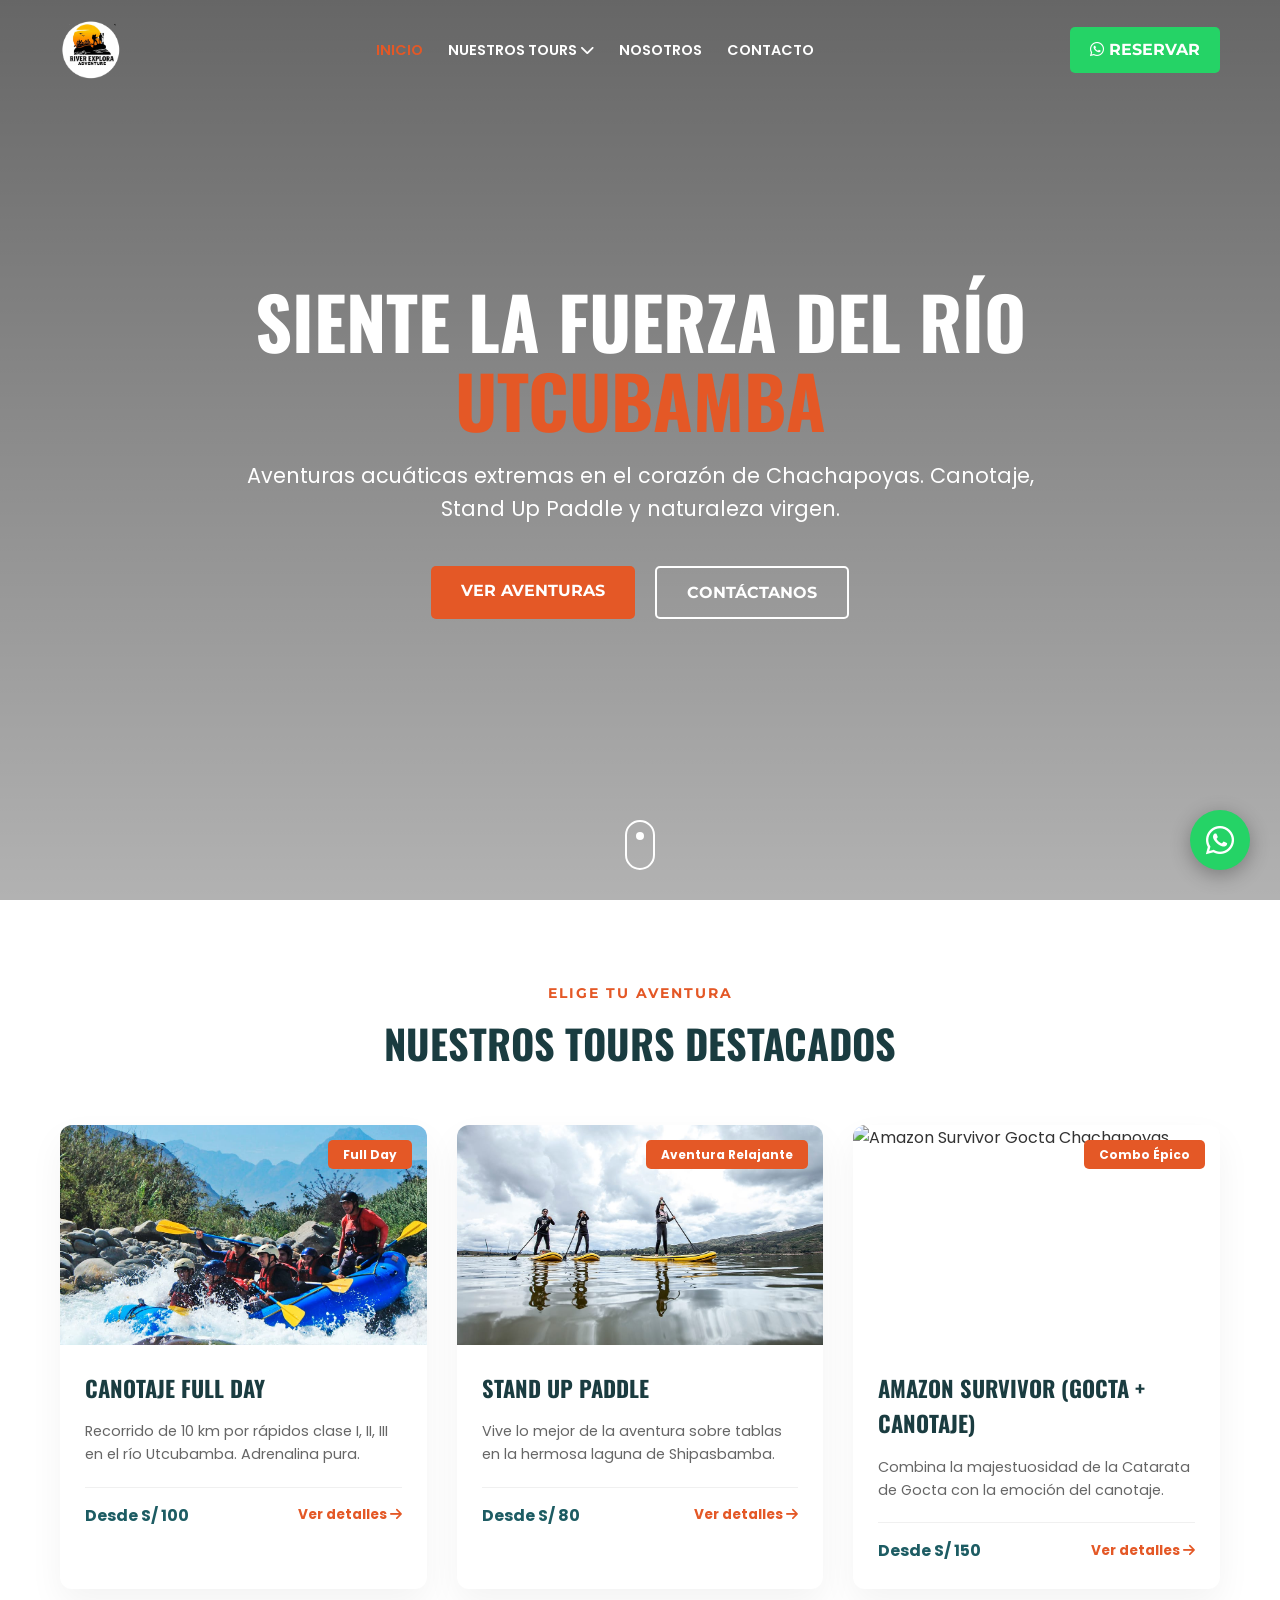
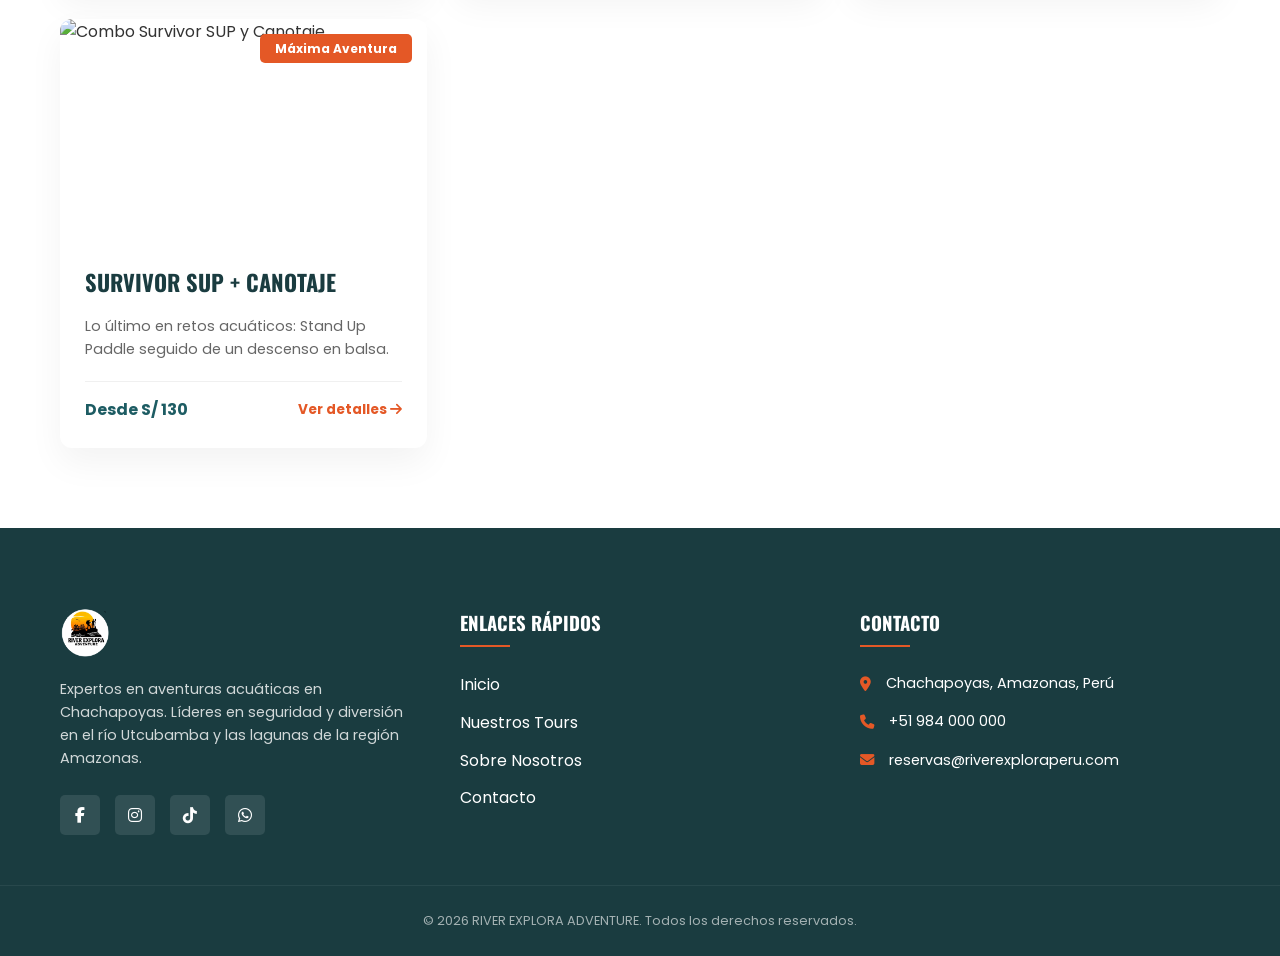
==== index.html @ 3f3bfeaf "Add files via upload" ====
<!DOCTYPE html>
<html lang="es">
<head>
    <meta charset="UTF-8">
    <meta name="viewport" content="width=device-width, initial-scale=1.0">
    <title>RIVER EXPLORA ADVENTURE</title>

    <meta name="description" content="Experimenta la mejor aventura acuática en Chachapoyas con RIVER EXPLORA ADVENTURE. Especialistas en Canotaje en el río Utcubamba y Stand Up Paddle. Tours para toda la familia y aventureros extremos.">
    <meta name="keywords" content="Canotaje Chachapoyas, Rafting Utcubamba, Stand Up Paddle Amazonas, Tours Aventura Chachapoyas, River Explora Adventure, Catarata de Gocta Canotaje">
    <link rel="canonical" href="https://riverexploraperu.com/">

    <meta property="og:title" content="RIVER EXPLORA ADVENTURE | Canotaje y SUP en Chachapoyas">
    <meta property="og:description" content="Aventuras extremas en el corazón de Chachapoyas. Siente la fuerza del río Utcubamba.">
    <meta property="og:image" content="https://riverexploraperu.com/assets/images/og-image.jpg">
    <meta property="og:url" content="https://riverexploraperu.com/">
    <meta property="og:type" content="website">

    <link rel="preconnect" href="https://fonts.googleapis.com">
    <link rel="preconnect" href="https://fonts.gstatic.com" crossorigin>
    <link href="https://fonts.googleapis.com/css2?family=Montserrat:wght@400;700&family=Oswald:wght@500;700&family=Poppins:wght@300;400;600&display=swap" rel="stylesheet">
    
    <!-- CSS -->
    <link rel="stylesheet" href="css/style.css">
    
    <!-- Font Awesome -->
    <link rel="stylesheet" href="https://cdnjs.cloudflare.com/ajax/libs/font-awesome/6.4.0/css/all.min.css">
</head>
<body>

    <!-- Header -->
    <header id="main-header">
        <div class="container header-container">
            <div class="logo">
                <a href="./">
                    <img src="assets/logo river.png" alt="RIVER EXPLORA ADVENTURE Logo" style="height: 60px;">
                </a>
            </div>

            <nav id="nav-menu">
                <ul>
                    <li><a href="./" class="active">Inicio</a></li>
                    <li class="has-dropdown">
                        <a href="#tours">Nuestros Tours <i class="fas fa-chevron-down"></i></a>
                        <ul class="dropdown">
                            <li><a href="tours/canotaje-full-day/">Canotaje Full Day</a></li>
                            <li><a href="tours/stand-up-paddle/">Stand Up Paddle</a></li>
                            <li><a href="tours/amazon-survivor-gocta-canotaje/">Amazon Survivor (Gocta + Canotaje)</a></li>
                            <li><a href="tours/survivor-stand-up-paddle-canotaje/">Survivor SUP + Canotaje</a></li>
                        </ul>
                    </li>
                    <li><a href="#nosotros">Nosotros</a></li>
                    <li><a href="#contacto">Contacto</a></li>
                </ul>
            </nav>

            <div class="header-btns">
                <a href="https://wa.me/51984000000" class="btn btn-whatsapp hide-mobile">
                    <i class="fab fa-whatsapp"></i> Reservar
                </a>
                <div class="menu-toggle" id="mobile-toggle" aria-label="Abrir menú">
                    <span></span>
                    <span></span>
                    <span></span>
                </div>
            </div>
        </div>
    </header>

    <!-- Hero Section -->
    <section id="hero">
        <video autoplay muted loop playsinline id="hero-vid">
            <source src="assets/video/river-explora-bg.mp4" type="video/mp4">
        </video>
        <div class="hero-overlay"></div>
        <div class="hero-content container">
            <h1 class="animate-up">Siente la Fuerza del Río <br><span>Utcubamba</span></h1>
            <p class="animate-up delay-1">Aventuras acuáticas extremas en el corazón de Chachapoyas. Canotaje, Stand Up Paddle y naturaleza virgen.</p>
            <div class="hero-actions animate-up delay-2">
                <a href="#tours" class="btn btn-primary">Ver Aventuras</a>
                <a href="#contacto" class="btn btn-outline">Contáctanos</a>
            </div>
        </div>
        <div class="scroll-down">
            <span></span>
        </div>
    </section>

    <!-- Tours Preview Section -->
    <section id="tours" class="section">
        <div class="container">
            <div class="section-title">
                <span class="subtitle">Elige tu Aventura</span>
                <h2>Nuestros Tours Destacados</h2>
            </div>

            <div class="tours-grid">
                <!-- Tour 1 -->
                <div class="tour-card animate-scroll">
                    <div class="card-img">
                        <img src="assets/FFULL DAY.jpeg" alt="Experiencia Canotaje Full Day">
                        <div class="card-tag">Full Day</div>
                    </div>
                    <div class="card-body">
                        <h3>Canotaje Full Day</h3>
                        <p>Recorrido de 10 km por rápidos clase I, II, III en el río Utcubamba. Adrenalina pura.</p>
                        <div class="card-footer">
                            <span class="price">Desde S/ 100</span>
                            <a href="tours/canotaje-full-day/" class="btn-link">Ver detalles <i class="fas fa-arrow-right"></i></a>
                        </div>
                    </div>
                </div>

                <!-- Tour 2 -->
                <div class="tour-card animate-scroll">
                    <div class="card-img">
                        <img src="assets/Stand Up Paddle.jpeg" alt="Tablas Stand Up Paddle">
                        <div class="card-tag">Aventura Relajante</div>
                    </div>
                    <div class="card-body">
                        <h3>Stand Up Paddle</h3>
                        <p>Vive lo mejor de la aventura sobre tablas en la hermosa laguna de Shipasbamba.</p>
                        <div class="card-footer">
                            <span class="price">Desde S/ 80</span>
                            <a href="tours/stand-up-paddle/" class="btn-link">Ver detalles <i class="fas fa-arrow-right"></i></a>
                        </div>
                    </div>
                </div>

                <!-- Tour 3 -->
                <div class="tour-card animate-scroll">
                    <div class="card-img">
                        <img src="https://images.unsplash.com/photo-1535941339361-ec56d189a6b9?q=80&w=2066&auto=format&fit=crop" alt="Amazon Survivor Gocta Chachapoyas">
                        <div class="card-tag">Combo Épico</div>
                    </div>
                    <div class="card-body">
                        <h3>Amazon Survivor (Gocta + Canotaje)</h3>
                        <p>Combina la majestuosidad de la Catarata de Gocta con la emoción del canotaje.</p>
                        <div class="card-footer">
                            <span class="price">Desde S/ 150</span>
                            <a href="tours/amazon-survivor-gocta-canotaje/" class="btn-link">Ver detalles <i class="fas fa-arrow-right"></i></a>
                        </div>
                    </div>
                </div>

                <!-- Tour 4 -->
                <div class="tour-card animate-scroll">
                    <div class="card-img">
                        <img src="https://images.unsplash.com/photo-1501785888041-af3ef285b470?q=80&w=2070&auto=format&fit=crop" alt="Combo Survivor SUP y Canotaje">
                        <div class="card-tag">Máxima Aventura</div>
                    </div>
                    <div class="card-body">
                        <h3>Survivor SUP + Canotaje</h3>
                        <p>Lo último en retos acuáticos: Stand Up Paddle seguido de un descenso en balsa.</p>
                        <div class="card-footer">
                            <span class="price">Desde S/ 130</span>
                            <a href="tours/survivor-stand-up-paddle-canotaje/" class="btn-link">Ver detalles <i class="fas fa-arrow-right"></i></a>
                        </div>
                    </div>
                </div>
            </div>
        </div>
    </section>

    <!-- Footer -->
    <footer>
        <div class="container footer-grid">
            <div class="footer-about">
                <div class="logo-footer">
                    <img src="assets/logo river.png" alt="RIVER EXPLORA Logo" style="height: 50px; margin-bottom: 10px;">
                </div>
                <p>Expertos en aventuras acuáticas en Chachapoyas. Líderes en seguridad y diversión en el río Utcubamba y las lagunas de la región Amazonas.</p>
                <div class="footer-social">
                    <a href="https://facebook.com/riverexplora" aria-label="Facebook"><i class="fab fa-facebook-f"></i></a>
                    <a href="https://instagram.com/riverexplora" aria-label="Instagram"><i class="fab fa-instagram"></i></a>
                    <a href="https://tiktok.com/@riverexplora" aria-label="TikTok"><i class="fab fa-tiktok"></i></a>
                    <a href="https://wa.me/51984000000" aria-label="WhatsApp"><i class="fab fa-whatsapp"></i></a>
                </div>
            </div>

            <div class="footer-links">
                <h3>Enlaces Rápidos</h3>
                <ul>
                    <li><a href="./">Inicio</a></li>
                    <li><a href="#tours">Nuestros Tours</a></li>
                    <li><a href="#nosotros">Sobre Nosotros</a></li>
                    <li><a href="#contacto">Contacto</a></li>
                </ul>
            </div>

            <div id="contacto" class="footer-contact">
                <h3>Contacto</h3>
                <p><i class="fas fa-map-marker-alt"></i> Chachapoyas, Amazonas, Perú</p>
                <p><i class="fas fa-phone"></i> +51 984 000 000</p>
                <p><i class="fas fa-envelope"></i> reservas@riverexploraperu.com</p>
            </div>
        </div>
        <div class="footer-bottom">
            <p>&copy; 2026 RIVER EXPLORA ADVENTURE. Todos los derechos reservados.</p>
        </div>
    </footer>

    <!-- Button Floating WHATSAPP -->
    <a href="https://wa.me/51984000000" class="float-whatsapp" target="_blank" aria-label="Reservar por WhatsApp">
        <i class="fab fa-whatsapp"></i>
    </a>

    <!-- JS -->
    <script src="js/script.js"></script>
</body>
</html>
 <script type="application/ld+json">
    {
      "@context": "https://schema.org",
      "@type": "TravelAgency",
      "name": "RIVER EXPLORA ADVENTURE",
      "image": "https://riverexploraperu.com/assets/images/logo.png",
      "@id": "",
      "url": "https://riverexploraperu.com/",
      "telephone": "+51984000000",
      "priceRange": "$$",
      "address": {
        "@type": "PostalAddress",
        "streetAddress": "Chachapoyas Main Square",
        "addressLocality": "Chachapoyas",
        "addressRegion": "Amazonas",
        "postalCode": "01001",
        "addressCountry": "PE"
      },
      "geo": {
        "@type": "GeoCoordinates",
        "latitude": -6.2294,
        "longitude": -77.8722
      },
      "openingHoursSpecification": {
        "@type": "OpeningHoursSpecification",
        "dayOfWeek": [
          "Monday",
          "Tuesday",
          "Wednesday",
          "Thursday",
          "Friday",
          "Saturday",
          "Sunday"
        ],
        "opens": "08:00",
        "closes": "20:00"
      },
      "sameAs": [
        "https://www.facebook.com/riverexplora",
        "https://www.instagram.com/riverexplora"
      ]
    }
    </script>
---- css/style.css ----
/* 
    RIVER EXPLORA - Global Styles
    Nature and Adventure Palette: Blues, Turquoise, Greens, Orange, White
*/

:root {
    --primary-color: #1A3C40; /* Navy Blue */
    --secondary-color: #1D5C63; /* Turquoise */
    --accent-color: #417D7A; /* Nature Green */
    --vibrant-orange: #E45826; /* Adventure Orange */
    --light-bg: #F5F5F5;
    --white: #FFFFFF;
    --text-dark: #333333;
    --text-light: #666666;
    --transition: all 0.3s cubic-bezier(0.4, 0, 0.2, 1);
    --container-width: 1200px;
}

/* Base Styles */
* {
    margin: 0;
    padding: 0;
    box-sizing: border-box;
}

html {
    scroll-behavior: smooth;
}

body {
    font-family: 'Poppins', sans-serif;
    color: var(--text-dark);
    line-height: 1.6;
    background-color: var(--white);
    overflow-x: hidden;
}

h1, h2, h3, h4 {
    font-family: 'Oswald', sans-serif;
    text-transform: uppercase;
    font-weight: 700;
}

a {
    text-decoration: none;
    color: inherit;
    transition: var(--transition);
}

ul {
    list-style: none;
}

img {
    max-width: 100%;
    height: auto;
    display: block;
}

.container {
    max-width: var(--container-width);
    margin: 0 auto;
    padding: 0 20px;
}

.section {
    padding: 80px 0;
}

/* Typography Helpers */
.section-title {
    text-align: center;
    margin-bottom: 50px;
}

.section-title h2 {
    font-size: 2.5rem;
    color: var(--primary-color);
    margin-top: 5px;
}

.subtitle {
    font-family: 'Montserrat', sans-serif;
    color: var(--vibrant-orange);
    text-transform: uppercase;
    letter-spacing: 2px;
    font-weight: 700;
    font-size: 0.9rem;
}

/* Buttons */
.btn {
    display: inline-block;
    padding: 12px 30px;
    border-radius: 5px;
    font-weight: 700;
    text-transform: uppercase;
    text-align: center;
    cursor: pointer;
    border: none;
    font-family: 'Montserrat', sans-serif;
}

.btn-primary {
    background-color: var(--vibrant-orange);
    color: var(--white);
}

.btn-primary:hover {
    background-color: var(--primary-color);
    transform: translateY(-3px);
    box-shadow: 0 10px 20px rgba(0,0,0,0.1);
}

.btn-outline {
    background-color: transparent;
    color: var(--white);
    border: 2px solid var(--white);
}

.btn-outline:hover {
    background-color: var(--white);
    color: var(--primary-color);
}

.btn-whatsapp {
    background-color: #25D366;
    color: var(--white);
    padding: 10px 20px;
}

.btn-whatsapp:hover {
    background-color: #128C7E;
}

/* Floating WhatsApp */
.float-whatsapp {
    position: fixed;
    bottom: 30px;
    right: 30px;
    width: 60px;
    height: 60px;
    background: #25D366;
    color: var(--white);
    border-radius: 50%;
    display: flex;
    align-items: center;
    justify-content: center;
    font-size: 2rem;
    box-shadow: 0 5px 20px rgba(0,0,0,0.3);
    z-index: 1000;
    transition: var(--transition);
}

.float-whatsapp:hover {
    transform: scale(1.1);
}

/* Header */
header {
    position: fixed;
    top: 0;
    left: 0;
    width: 100%;
    padding: 20px 0;
    z-index: 1000;
    transition: var(--transition);
    background: transparent;
}

header.scrolled {
    background: rgba(26, 60, 64, 0.95);
    padding: 15px 0;
    box-shadow: 0 5px 15px rgba(0,0,0,0.2);
}

.header-container {
    display: flex;
    justify-content: space-between;
    align-items: center;
}

.logo {
    font-size: 1.8rem;
    font-family: 'Oswald', sans-serif;
    font-weight: 700;
}

.logo .river {
    color: var(--white);
}

.logo .explora {
    color: var(--vibrant-orange);
}

#nav-menu ul {
    display: flex;
    gap: 25px;
}

#nav-menu ul li a {
    color: var(--white);
    font-weight: 600;
    font-size: 0.9rem;
    text-transform: uppercase;
}

#nav-menu ul li a:hover,
#nav-menu ul li a.active {
    color: var(--vibrant-orange);
}

/* Dropdown */
.has-dropdown {
    position: relative;
}

.dropdown {
    position: absolute;
    top: 100%;
    left: 0;
    background: var(--white);
    min-width: 200px;
    padding: 15px 0;
    border-radius: 0 0 8px 8px;
    box-shadow: 0 10px 20px rgba(0,0,0,0.1);
    opacity: 0;
    visibility: hidden;
    transform: translateY(10px);
    transition: var(--transition);
}

.has-dropdown:hover .dropdown {
    opacity: 1;
    visibility: visible;
    transform: translateY(0);
}

.dropdown li a {
    color: var(--primary-color) !important;
    padding: 12px 20px;
    display: block;
    font-size: 0.85rem !important;
}

.dropdown li a:hover {
    background: var(--light-bg);
}

/* Mobile Menu */
.menu-toggle {
    display: none;
    flex-direction: column;
    gap: 5px;
    cursor: pointer;
}

.menu-toggle span {
    width: 25px;
    height: 3px;
    background: var(--white);
    border-radius: 2px;
    transition: var(--transition);
}

/* Hero Section */
#hero {
    height: 100vh;
    display: flex;
    align-items: center;
    position: relative;
    color: var(--white);
    text-align: center;
    overflow: hidden;
}

#hero-vid {
    position: absolute;
    top: 50%;
    left: 50%;
    min-width: 100%;
    min-height: 100%;
    width: auto;
    height: auto;
    z-index: -1;
    transform: translate(-50%, -50%);
    object-fit: cover;
}

.hero-overlay {
    position: absolute;
    top: 0;
    left: 0;
    width: 100%;
    height: 100%;
    background: linear-gradient(rgba(0,0,0,0.6), rgba(0,0,0,0.3));
}

.hero-content {
    z-index: 1;
}

#hero h1 {
    font-size: 4.5rem;
    line-height: 1.1;
    margin-bottom: 20px;
}

#hero h1 span {
    color: var(--vibrant-orange);
}

#hero p {
    font-size: 1.3rem;
    margin-bottom: 40px;
    max-width: 800px;
    margin-left: auto;
    margin-right: auto;
}

.hero-actions {
    display: flex;
    gap: 20px;
    justify-content: center;
}

.scroll-down {
    position: absolute;
    bottom: 30px;
    left: 50%;
    transform: translateX(-50%);
    z-index: 1;
}

.scroll-down span {
    display: block;
    width: 30px;
    height: 50px;
    border: 2px solid var(--white);
    border-radius: 20px;
    position: relative;
}

.scroll-down span::after {
    content: '';
    position: absolute;
    top: 10px;
    left: 50%;
    transform: translateX(-50%);
    width: 8px;
    height: 8px;
    background: var(--white);
    border-radius: 50%;
    animation: bounce 2s infinite;
}

@keyframes bounce {
    0%, 20%, 50%, 80%, 100% {transform: translateX(-50%) translateY(0);}
    40% {transform: translateX(-50%) translateY(10px);}
}

/* Tours Grid */
.tours-grid {
    display: grid;
    grid-template-columns: repeat(auto-fit, minmax(280px, 1fr));
    gap: 30px;
}

.tour-card {
    background: var(--white);
    border-radius: 12px;
    overflow: hidden;
    box-shadow: 0 15px 35px rgba(0,0,0,0.05);
    transition: var(--transition);
}

.tour-card:hover {
    transform: translateY(-10px);
    box-shadow: 0 20px 45px rgba(0,0,0,0.1);
}

.card-img {
    position: relative;
    height: 220px;
    overflow: hidden;
}

.card-img img {
    width: 100%;
    height: 100%;
    object-fit: cover;
    transition: var(--transition);
}

.tour-card:hover .card-img img {
    transform: scale(1.1);
}

.card-tag {
    position: absolute;
    top: 15px;
    right: 15px;
    background: var(--vibrant-orange);
    color: var(--white);
    padding: 5px 15px;
    border-radius: 5px;
    font-size: 0.75rem;
    font-weight: 700;
}

.card-body {
    padding: 25px;
}

.card-body h3 {
    font-size: 1.4rem;
    margin-bottom: 15px;
    color: var(--primary-color);
}

.card-body p {
    font-size: 0.9rem;
    color: var(--text-light);
    margin-bottom: 20px;
}

.card-footer {
    display: flex;
    justify-content: space-between;
    align-items: center;
    border-top: 1px solid #f0f0f0;
    padding-top: 15px;
}

.price {
    font-weight: 700;
    color: var(--secondary-color);
}

.btn-link {
    font-weight: 700;
    font-size: 0.85rem;
    color: var(--vibrant-orange);
}

/* Animaciones */
.animate-up {
    opacity: 0;
    transform: translateY(30px);
}

.animate-up.active {
    opacity: 1;
    transform: translateY(0);
    transition: 0.8s cubic-bezier(0.4, 0, 0.2, 1);
}

.delay-1 { transition-delay: 0.2s; }
.delay-2 { transition-delay: 0.4s; }

/* Footer */
footer {
    background: var(--primary-color);
    color: var(--white);
    padding: 80px 0 0;
}

.footer-grid {
    display: grid;
    grid-template-columns: repeat(auto-fit, minmax(250px, 1fr));
    gap: 40px;
    margin-bottom: 50px;
}

.logo-footer {
    font-size: 2rem;
    margin-bottom: 20px;
    font-family: 'Oswald', sans-serif;
}

.logo-footer .river { color: var(--white); }
.logo-footer .explora { color: var(--vibrant-orange); }

.footer-about p {
    font-size: 0.9rem;
    opacity: 0.8;
    margin-bottom: 25px;
}

.footer-social {
    display: flex;
    gap: 15px;
}

.footer-social a {
    width: 40px;
    height: 40px;
    background: rgba(255,255,255,0.1);
    display: flex;
    align-items: center;
    justify-content: center;
    border-radius: 5px;
}

.footer-social a:hover {
    background: var(--vibrant-orange);
}

.footer-grid h3 {
    margin-bottom: 25px;
    position: relative;
    padding-bottom: 10px;
}

.footer-grid h3::after {
    content: '';
    position: absolute;
    bottom: 0;
    left: 0;
    width: 50px;
    height: 2px;
    background: var(--vibrant-orange);
}

.footer-links ul li {
    margin-bottom: 12px;
}

.footer-links ul li a:hover {
    color: var(--vibrant-orange);
    padding-left: 5px;
}

.footer-contact p {
    display: flex;
    align-items: center;
    gap: 15px;
    margin-bottom: 15px;
    font-size: 0.9rem;
}

.footer-contact i {
    color: var(--vibrant-orange);
}

.footer-bottom {
    border-top: 1px solid rgba(255,255,255,0.1);
    text-align: center;
    padding: 25px 0;
    font-size: 0.8rem;
    opacity: 0.6;
}

/* Responsivo */
@media (max-width: 992px) {
    #hero h1 { font-size: 3rem; }
}

@media (max-width: 768px) {
    .hide-mobile { display: none; }
    
    .menu-toggle { display: flex; }
    
    header { background: rgba(26, 60, 64, 0.95); padding: 15px 0; }
    
    #nav-menu {
        position: fixed;
        top: 0;
        right: -100%;
        width: 80%;
        height: 100vh;
        background: var(--primary-color);
        padding: 100px 30px;
        transition: 0.5s;
    }
    
    #nav-menu.active {
        right: 0;
    }
    
    #nav-menu ul {
        flex-direction: column;
        gap: 20px;
    }
    
    #nav-menu ul li a { font-size: 1.2rem; }
    
    .dropdown {
        position: static;
        opacity: 1;
        visibility: visible;
        transform: none;
        background: transparent;
        box-shadow: none;
        display: none;
    }
    
    .has-dropdown.active .dropdown {
        display: block;
    }
    
    .dropdown li a { color: var(--white) !important; font-size: 1rem !important; }

    #hero h1 { font-size: 2.5rem; }
    #hero p { font-size: 1.1rem; }
    
    .hero-actions { flex-direction: column; }
}
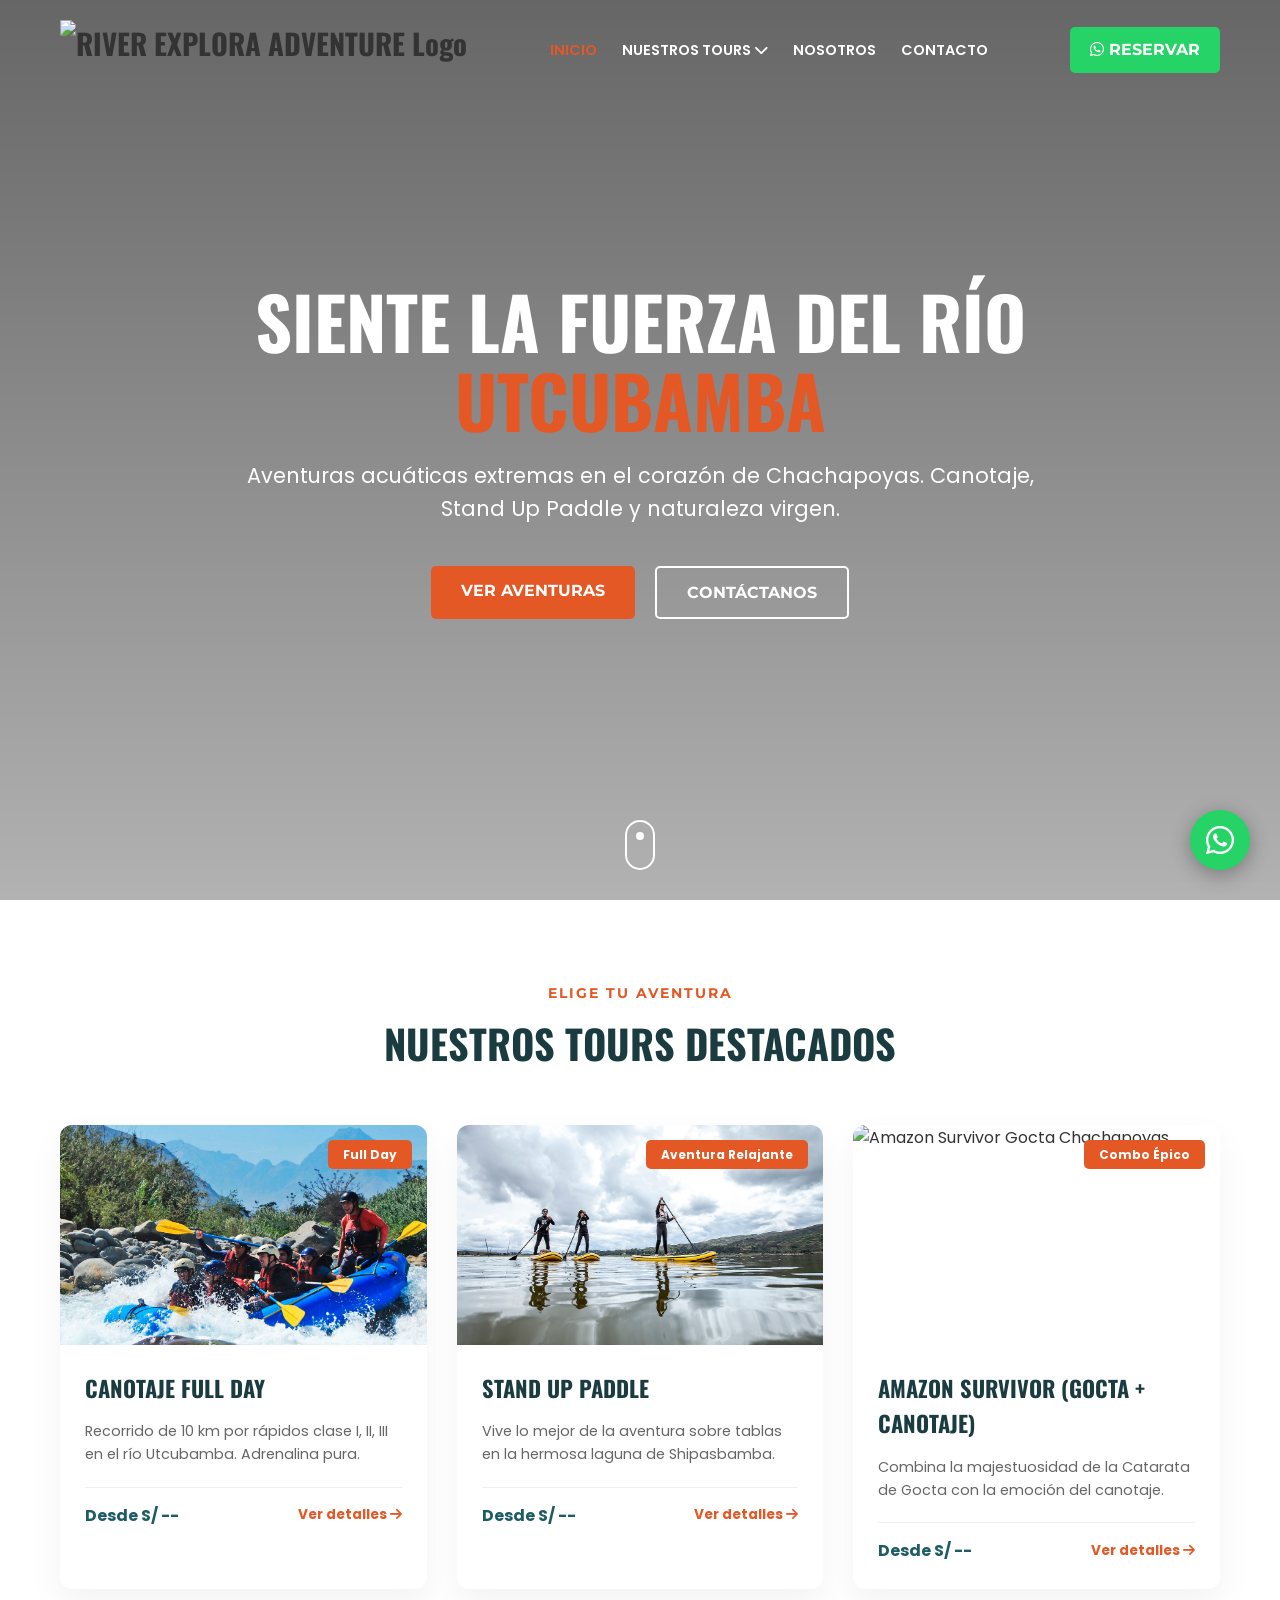
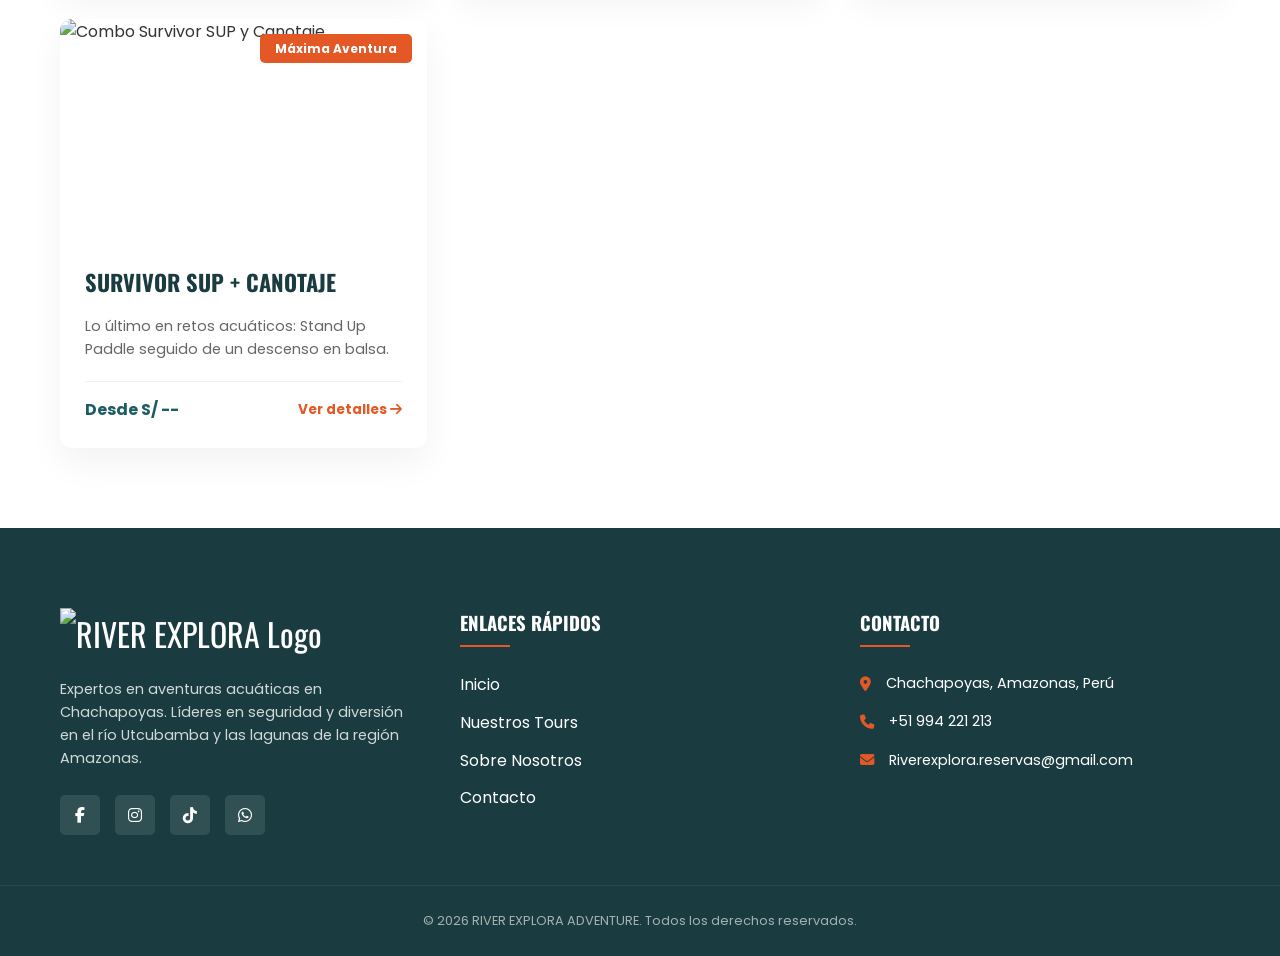
==== commit 9d4ebfe8: "Add files via upload" ====
--- a/index.html
+++ b/index.html
@@ -17,11 +17,9 @@
 
     <link rel="preconnect" href="https://fonts.googleapis.com">
     <link rel="preconnect" href="https://fonts.gstatic.com" crossorigin>
-    <link href="https://fonts.googleapis.com/css2?family=Montserrat:wght@400;700&family=Oswald:wght@500;700&family=Poppins:wght@300;400;600&display=swap" rel="stylesheet">
-    
+    <link href="https://fonts.googleapis.com/css2?family=Montserrat:wght@400;700&family=Oswald:wght@500;700&family=Poppins:wght@300;400;600&display=swap" rel="stylesheet">  
     <!-- CSS -->
-    <link rel="stylesheet" href="css/style.css">
-    
+    <link rel="stylesheet" href="css/style.css">  
     <!-- Font Awesome -->
     <link rel="stylesheet" href="https://cdnjs.cloudflare.com/ajax/libs/font-awesome/6.4.0/css/all.min.css">
 </head>
@@ -32,7 +30,7 @@
         <div class="container header-container">
             <div class="logo">
                 <a href="./">
-                    <img src="assets/logo river.png" alt="RIVER EXPLORA ADVENTURE Logo" style="height: 60px;">
+                    <img src="assets/logo.png" alt="RIVER EXPLORA ADVENTURE Logo" style="height: 60px;">
                 </a>
             </div>
 
@@ -54,7 +52,7 @@
             </nav>
 
             <div class="header-btns">
-                <a href="https://wa.me/51984000000" class="btn btn-whatsapp hide-mobile">
+                <a href="https://wa.me/51994221213" class="btn btn-whatsapp hide-mobile">
                     <i class="fab fa-whatsapp"></i> Reservar
                 </a>
                 <div class="menu-toggle" id="mobile-toggle" aria-label="Abrir menú">
@@ -68,9 +66,9 @@
 
     <!-- Hero Section -->
     <section id="hero">
-        <video autoplay muted loop playsinline id="hero-vid">
-            <source src="assets/video/river-explora-bg.mp4" type="video/mp4">
-        </video>
+        <div class="hero-video-wrapper">
+            <iframe src="https://www.youtube.com/embed/YgD7KCVEsMo?autoplay=1&mute=1&loop=1&playlist=YgD7KCVEsMo&controls=0&rel=0&modestbranding=1&playsinline=1&enablejsapi=1" title="YouTube video player" frameborder="0" allow="accelerometer; autoplay; clipboard-write; encrypted-media; gyroscope; picture-in-picture; web-share" referrerpolicy="strict-origin-when-cross-origin" allowfullscreen></iframe>
+        </div>
         <div class="hero-overlay"></div>
         <div class="hero-content container">
             <h1 class="animate-up">Siente la Fuerza del Río <br><span>Utcubamba</span></h1>
@@ -104,7 +102,7 @@
                         <h3>Canotaje Full Day</h3>
                         <p>Recorrido de 10 km por rápidos clase I, II, III en el río Utcubamba. Adrenalina pura.</p>
                         <div class="card-footer">
-                            <span class="price">Desde S/ 100</span>
+                            <span class="price">Desde S/ --</span>
                             <a href="tours/canotaje-full-day/" class="btn-link">Ver detalles <i class="fas fa-arrow-right"></i></a>
                         </div>
                     </div>
@@ -120,7 +118,7 @@
                         <h3>Stand Up Paddle</h3>
                         <p>Vive lo mejor de la aventura sobre tablas en la hermosa laguna de Shipasbamba.</p>
                         <div class="card-footer">
-                            <span class="price">Desde S/ 80</span>
+                            <span class="price">Desde S/ --</span>
                             <a href="tours/stand-up-paddle/" class="btn-link">Ver detalles <i class="fas fa-arrow-right"></i></a>
                         </div>
                     </div>
@@ -129,14 +127,14 @@
                 <!-- Tour 3 -->
                 <div class="tour-card animate-scroll">
                     <div class="card-img">
-                        <img src="https://images.unsplash.com/photo-1535941339361-ec56d189a6b9?q=80&w=2066&auto=format&fit=crop" alt="Amazon Survivor Gocta Chachapoyas">
+                        <img src="assets/survivor.jpeg" alt="Amazon Survivor Gocta Chachapoyas">
                         <div class="card-tag">Combo Épico</div>
                     </div>
                     <div class="card-body">
                         <h3>Amazon Survivor (Gocta + Canotaje)</h3>
                         <p>Combina la majestuosidad de la Catarata de Gocta con la emoción del canotaje.</p>
                         <div class="card-footer">
-                            <span class="price">Desde S/ 150</span>
+                            <span class="price">Desde S/ --</span>
                             <a href="tours/amazon-survivor-gocta-canotaje/" class="btn-link">Ver detalles <i class="fas fa-arrow-right"></i></a>
                         </div>
                     </div>
@@ -145,14 +143,14 @@
                 <!-- Tour 4 -->
                 <div class="tour-card animate-scroll">
                     <div class="card-img">
-                        <img src="https://images.unsplash.com/photo-1501785888041-af3ef285b470?q=80&w=2070&auto=format&fit=crop" alt="Combo Survivor SUP y Canotaje">
+                        <img src="assets/survivor stant.jpeg" alt="Combo Survivor SUP y Canotaje">
                         <div class="card-tag">Máxima Aventura</div>
                     </div>
                     <div class="card-body">
                         <h3>Survivor SUP + Canotaje</h3>
                         <p>Lo último en retos acuáticos: Stand Up Paddle seguido de un descenso en balsa.</p>
                         <div class="card-footer">
-                            <span class="price">Desde S/ 130</span>
+                            <span class="price">Desde S/ --</span>
                             <a href="tours/survivor-stand-up-paddle-canotaje/" class="btn-link">Ver detalles <i class="fas fa-arrow-right"></i></a>
                         </div>
                     </div>
@@ -166,14 +164,14 @@
         <div class="container footer-grid">
             <div class="footer-about">
                 <div class="logo-footer">
-                    <img src="assets/logo river.png" alt="RIVER EXPLORA Logo" style="height: 50px; margin-bottom: 10px;">
+                    <img src="assets/logo.png" alt="RIVER EXPLORA Logo" style="height: 50px; margin-bottom: 10px;">
                 </div>
                 <p>Expertos en aventuras acuáticas en Chachapoyas. Líderes en seguridad y diversión en el río Utcubamba y las lagunas de la región Amazonas.</p>
                 <div class="footer-social">
                     <a href="https://facebook.com/riverexplora" aria-label="Facebook"><i class="fab fa-facebook-f"></i></a>
                     <a href="https://instagram.com/riverexplora" aria-label="Instagram"><i class="fab fa-instagram"></i></a>
                     <a href="https://tiktok.com/@riverexplora" aria-label="TikTok"><i class="fab fa-tiktok"></i></a>
-                    <a href="https://wa.me/51984000000" aria-label="WhatsApp"><i class="fab fa-whatsapp"></i></a>
+                    <a href="https://wa.me/51994221213" aria-label="WhatsApp"><i class="fab fa-whatsapp"></i></a>
                 </div>
             </div>
 
@@ -190,8 +188,8 @@
             <div id="contacto" class="footer-contact">
                 <h3>Contacto</h3>
                 <p><i class="fas fa-map-marker-alt"></i> Chachapoyas, Amazonas, Perú</p>
-                <p><i class="fas fa-phone"></i> +51 984 000 000</p>
-                <p><i class="fas fa-envelope"></i> reservas@riverexploraperu.com</p>
+                <p><i class="fas fa-phone"></i> +51 994 221 213</p>
+                <p><i class="fas fa-envelope"></i> Riverexplora.reservas@gmail.com</p>
             </div>
         </div>
         <div class="footer-bottom">
@@ -200,7 +198,7 @@
     </footer>
 
     <!-- Button Floating WHATSAPP -->
-    <a href="https://wa.me/51984000000" class="float-whatsapp" target="_blank" aria-label="Reservar por WhatsApp">
+    <a href="https://wa.me/51994221213" class="float-whatsapp" target="_blank" aria-label="Reservar por WhatsApp">
         <i class="fab fa-whatsapp"></i>
     </a>
 
@@ -216,7 +214,7 @@
       "image": "https://riverexploraperu.com/assets/images/logo.png",
       "@id": "",
       "url": "https://riverexploraperu.com/",
-      "telephone": "+51984000000",
+      "telephone": "+51994221213",
       "priceRange": "$$",
       "address": {
         "@type": "PostalAddress",
--- a/css/style.css
+++ b/css/style.css
@@ -275,17 +275,27 @@
     overflow: hidden;
 }
 
-#hero-vid {
+.hero-video-wrapper {
     position: absolute;
     top: 50%;
     left: 50%;
-    min-width: 100%;
-    min-height: 100%;
-    width: auto;
-    height: auto;
+    width: 100%;
+    height: 100%;
+    transform: translate(-50%, -50%);
     z-index: -1;
+    pointer-events: none;
+    overflow: hidden;
+}
+
+.hero-video-wrapper iframe {
+    width: 100vw;
+    height: 56.25vw; /* 16:9 ratio */
+    min-height: 100vh;
+    min-width: 177.77vh; /* 16:9 ratio */
+    position: absolute;
+    top: 50%;
+    left: 50%;
     transform: translate(-50%, -50%);
-    object-fit: cover;
 }
 
 .hero-overlay {
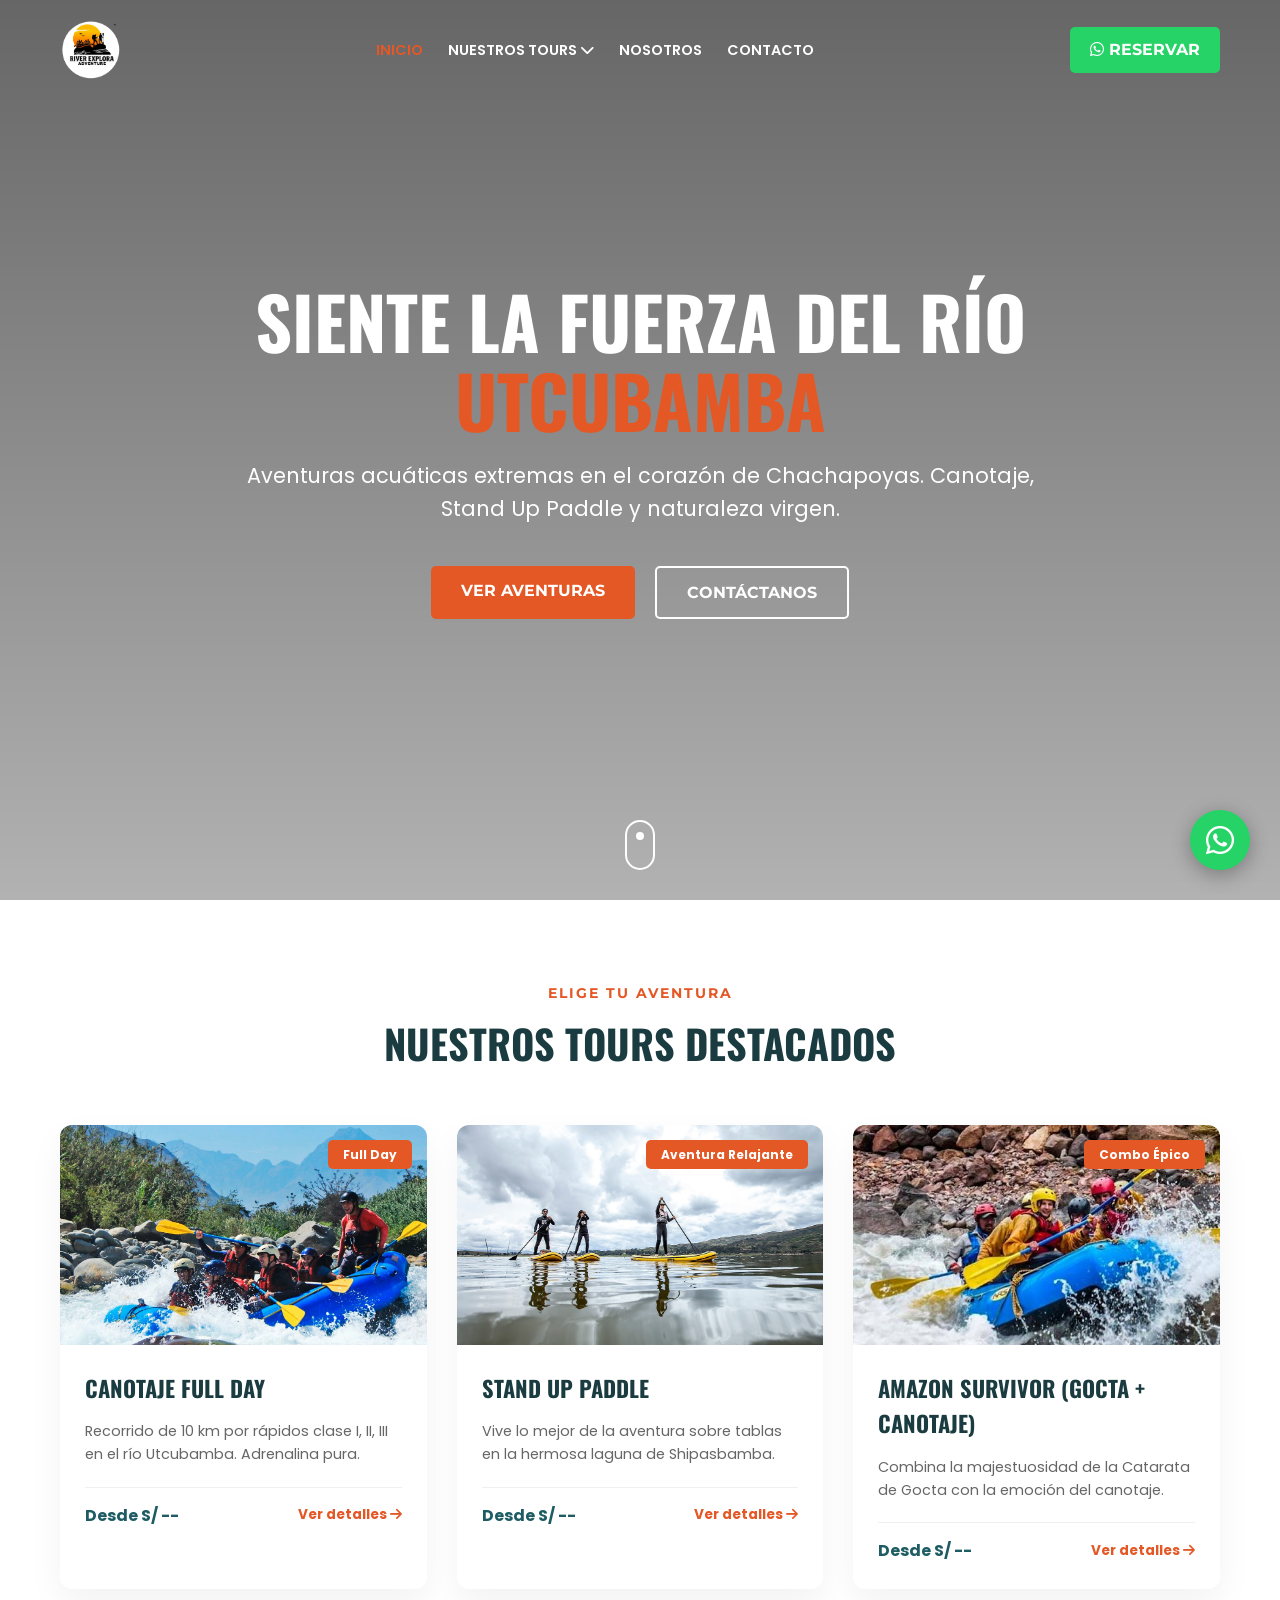
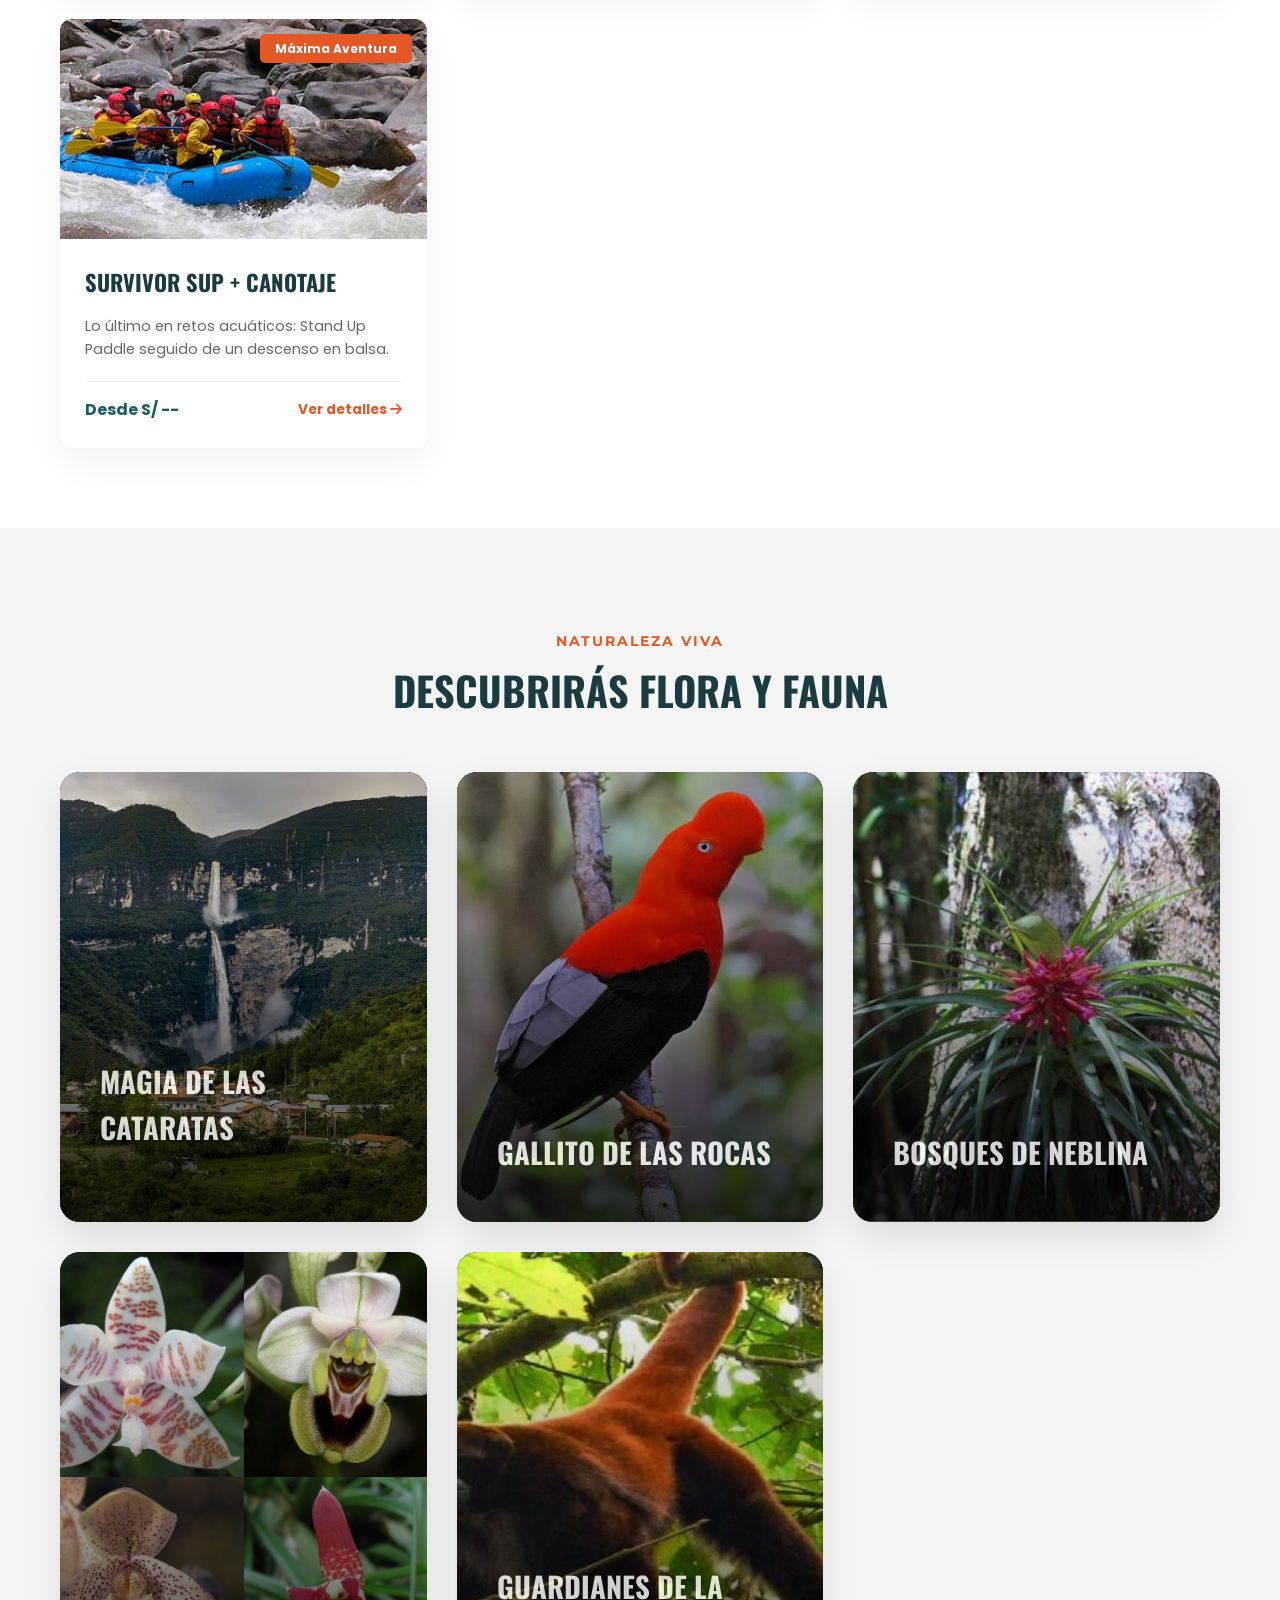
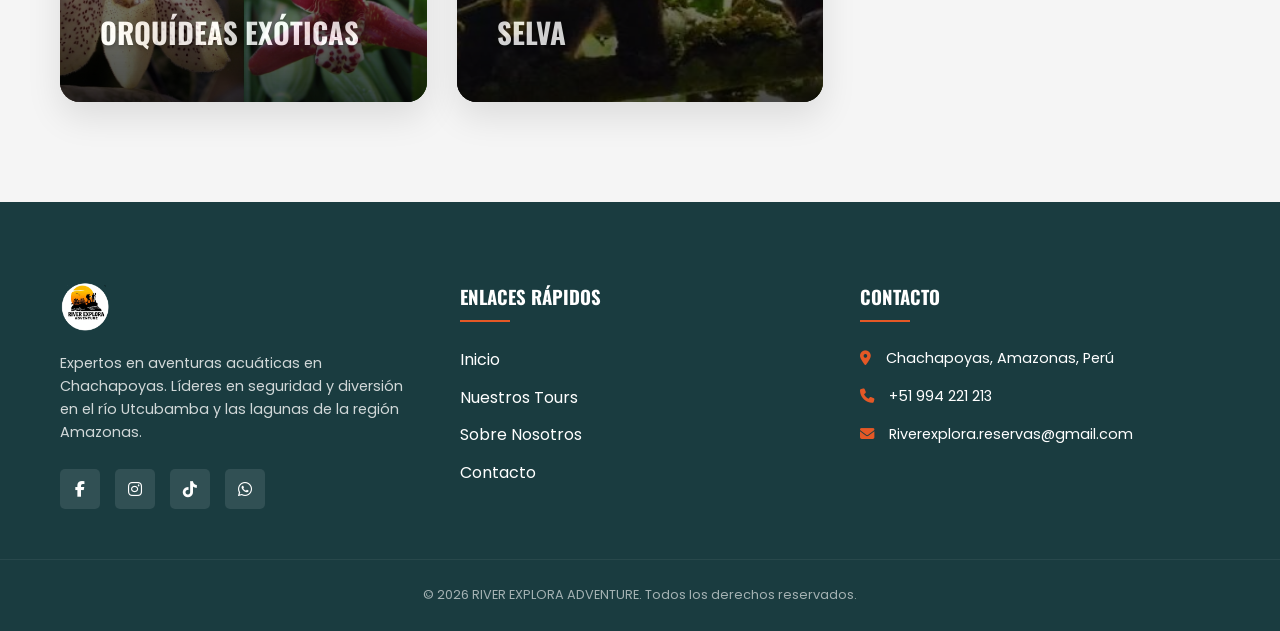
==== commit 6f19f9a6: "Add files via upload" ====
--- a/index.html
+++ b/index.html
@@ -3,6 +3,7 @@
 <head>
     <meta charset="UTF-8">
     <meta name="viewport" content="width=device-width, initial-scale=1.0">
+    <link rel="icon" href="assets/logo river.png" type="image/png">
     <title>RIVER EXPLORA ADVENTURE</title>
 
     <meta name="description" content="Experimenta la mejor aventura acuática en Chachapoyas con RIVER EXPLORA ADVENTURE. Especialistas en Canotaje en el río Utcubamba y Stand Up Paddle. Tours para toda la familia y aventureros extremos.">
@@ -42,7 +43,7 @@
                         <ul class="dropdown">
                             <li><a href="tours/canotaje-full-day/">Canotaje Full Day</a></li>
                             <li><a href="tours/stand-up-paddle/">Stand Up Paddle</a></li>
-                            <li><a href="tours/amazon-survivor-gocta-canotaje/">Amazon Survivor (Gocta + Canotaje)</a></li>
+                            <li><a href="tours/amazon-survivor-gocta-canotaje/">Amazon Survivor (Gocta + Canotaje)</a></li
                             <li><a href="tours/survivor-stand-up-paddle-canotaje/">Survivor SUP + Canotaje</a></li>
                         </ul>
                     </li>
@@ -152,6 +153,64 @@
                         <div class="card-footer">
                             <span class="price">Desde S/ --</span>
                             <a href="tours/survivor-stand-up-paddle-canotaje/" class="btn-link">Ver detalles <i class="fas fa-arrow-right"></i></a>
+                        </div>
+                    </div>
+                </div>
+            </div>
+        </div>
+    </section>
+
+    <!-- Flora y Fauna Section -->
+    <section id="flora-fauna" class="section animate-scroll">
+        <div class="container">
+            <div class="section-title">
+                <span class="subtitle">Naturaleza Viva</span>
+                <h2>Descubrirás Flora y Fauna</h2>
+            </div>
+            
+            <div class="nature-grid">
+                <div class="nature-card">
+                    <img src="assets/catarata.jpeg" alt="Cataratas de Amazonas">
+                    <div class="nature-overlay">
+                        <div class="nature-content">
+                            <h3>Magia de las Cataratas</h3>
+                            <p>Siente la brisa y contempla la majestuosidad de las caídas de agua escondidas en la selva alta. Un espectáculo natural que te dejará sin aliento.</p>
+                        </div>
+                    </div>
+                </div>
+                <div class="nature-card">
+                    <img src="assets/gallito.jpeg" alt="Gallito de las Rocas">
+                    <div class="nature-overlay">
+                        <div class="nature-content">
+                            <h3>Gallito de las Rocas</h3>
+                            <p>Observa al ave nacional del Perú en su hábitat virgen. Su plumaje escarlata es el alma vibrante de nuestros bosques nubosos.</p>
+                        </div>
+                    </div>
+                </div>
+                <div class="nature-card">
+                    <img src="assets/flora 2.jpeg" alt="Bosques Nubosos">
+                    <div class="nature-overlay">
+                        <div class="nature-content">
+                            <h3>Bosques de Neblina</h3>
+                            <p>Explora un ecosistema místico donde la flora se entrelaza con las nubes, creando un refugio para miles de especies endémicas.</p>
+                        </div>
+                    </div>
+                </div>
+                <div class="nature-card">
+                    <img src="assets/flora 1.jpeg" alt="Orquídeas Exóticas">
+                    <div class="nature-overlay">
+                        <div class="nature-content">
+                            <h3>Orquídeas Exóticas</h3>
+                            <p>Descubre joyas botánicas únicas. La región Amazonas alberga algunas de las orquídeas más raras y bellas del planeta.</p>
+                        </div>
+                    </div>
+                </div>
+                <div class="nature-card">
+                    <img src="assets/fauna.jpeg" alt="Fauna Silvestre">
+                    <div class="nature-overlay">
+                        <div class="nature-content">
+                            <h3>Guardianes de la Selva</h3>
+                            <p>Encuentra al mono choro de cola amarilla y otras especies fascinantes que habitan en lo más profundo de nuestra selva virgen.</p>
                         </div>
                     </div>
                 </div>
--- a/css/style.css
+++ b/css/style.css
@@ -265,7 +265,7 @@
 }
 
 /* Hero Section */
-#hero {
+#hero, .tour-hero {
     height: 100vh;
     display: flex;
     align-items: center;
@@ -273,6 +273,10 @@
     color: var(--white);
     text-align: center;
     overflow: hidden;
+}
+
+.tour-hero {
+    height: 60vh;
 }
 
 .hero-video-wrapper {
@@ -617,3 +621,113 @@
     
     .hero-actions { flex-direction: column; }
 }
+/* Flora y Fauna Hover Gallery */
+#flora-fauna {
+    background-color: var(--light-bg);
+    padding: 100px 0;
+}
+
+.nature-grid {
+    display: grid;
+    grid-template-columns: repeat(auto-fit, minmax(300px, 1fr));
+    gap: 30px;
+    margin-top: 50px;
+}
+
+.nature-card {
+    position: relative;
+    height: 450px;
+    border-radius: 20px;
+    overflow: hidden;
+    box-shadow: 0 15px 35px rgba(0,0,0,0.1);
+    cursor: pointer;
+    background: #000; /* Backdrop for images */
+}
+
+.nature-card img {
+    width: 100%;
+    height: 100%;
+    object-fit: cover;
+    transition: transform 0.8s cubic-bezier(0.4, 0, 0.2, 1);
+}
+
+.nature-overlay {
+    position: absolute;
+    top: 0;
+    left: 0;
+    width: 100%;
+    height: 100%;
+    background: linear-gradient(to top, rgba(0,0,0,0.9) 0%, rgba(0,0,0,0.4) 50%, rgba(0,0,0,0) 100%);
+    display: flex;
+    flex-direction: column;
+    justify-content: flex-end;
+    padding: 40px;
+    opacity: 0.8;
+    transition: var(--transition);
+}
+
+.nature-content {
+    transform: translateY(100px);
+    transition: transform 0.6s cubic-bezier(0.4, 0, 0.2, 1);
+}
+
+.nature-content h3 {
+    color: var(--white);
+    font-size: 1.8rem;
+    margin-bottom: 10px;
+    font-family: 'Oswald', sans-serif;
+    text-shadow: 0 2px 4px rgba(0,0,0,0.5);
+}
+
+.nature-content p {
+    color: rgba(255, 255, 255, 0.9);
+    font-size: 0.95rem;
+    line-height: 1.6;
+    opacity: 0;
+    transition: opacity 0.4s ease 0.2s;
+}
+
+/* Hover Effects */
+.nature-card:hover img {
+    transform: scale(1.15);
+}
+
+.nature-card:hover .nature-overlay {
+    background: linear-gradient(to top, rgba(26, 60, 64, 0.95) 0%, rgba(26, 60, 64, 0.6) 100%);
+    backdrop-filter: blur(8px);
+    -webkit-backdrop-filter: blur(8px);
+    opacity: 1;
+}
+
+.nature-card:hover .nature-content {
+    transform: translateY(0);
+}
+
+.nature-card:hover .nature-content p {
+    opacity: 1;
+}
+
+@media (max-width: 1200px) {
+    .nature-grid {
+        grid-template-columns: repeat(2, 1fr);
+    }
+}
+
+@media (max-width: 768px) {
+    .nature-grid {
+        grid-template-columns: 1fr;
+    }
+    .nature-card {
+        height: 400px;
+    }
+    .nature-overlay {
+        opacity: 1;
+        background: linear-gradient(to top, rgba(0,0,0,0.8) 0%, transparent 70%);
+    }
+    .nature-content {
+        transform: translateY(0);
+    }
+    .nature-content p {
+        opacity: 1;
+    }
+}
